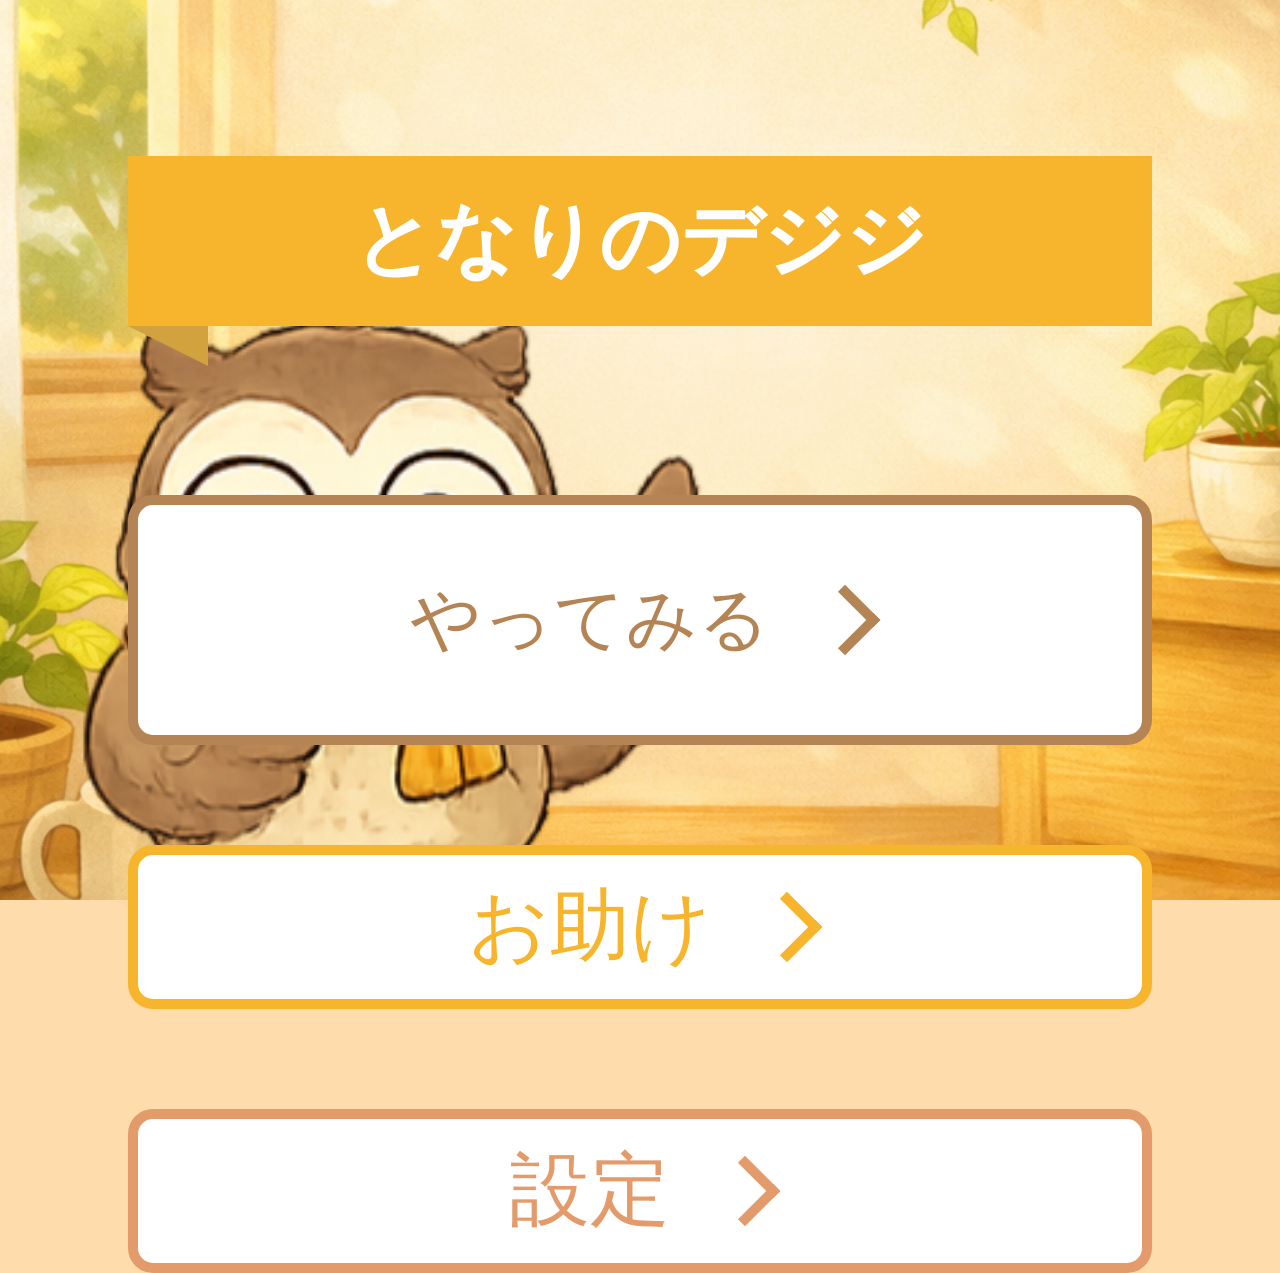
==== index.html @ 17c45836 "大枠追加" ====
<!DOCTYPE html>
<html lang="ja">
<head>
<meta charset="UTF-8">
<meta name="viewport" content="width=device-width, initial-scale=1.0">
<title>となりのデジタル</title>
<link rel="stylesheet" href="style.css">
</head>
<body>
    <div class="container">
        <div id="homeScreen" class="screen home-screen">
            <div class="owl"><img src="images/start-owl.png" alt="owl"></div>
            <div class="title">
                <h2 class="heading">となりのデジジ</h2>
            </div>
            <div class="buttons">
                <button class="button-1" onclick="startScenario()">やってみる</button>
                <button class="button-2">お助け</button>
                <button class="button-3">設定</button>
            </div>
        </div>

        <div id="scenarioScreen" class="screen hidden">
            <div class="scenarioTitle">
                <h2>シナリオ選択</h2>
            </div>
            <div class="scenarios">
                <button class="scenarioBtn sBtn1" onclick="location.href='call.html'">電話</button>
                <button class="scenarioBtn sBtn2" onclick="loadScenario('LINE')">LINE</button>
                <button class="scenarioBtn sBtn3" onclick="loadScenario('写真')">写真</button>
            </div>
            <div class="btmBtn">
                <h1></h1>
                <img src="images/startBack.png" alt="return" class="returnIcon" onclick="goHome()">
            </div>
        </div>

        <div id="playScreen" class="screen hidden">
            <div class="owl">🦉</div>
            <h2 id="scenarioTitle"></h2>
            <p id="scenarioText"></p>
            <button onclick="success()">できた！</button>
        </div>
    </div>

<script src="script.js"></script>
</body>
</html>
---- style.css ----
body{
    font-family:sans-serif;
    background:rgb(255, 220, 171);
    margin:0;
    overflow: hidden;
}

.home-screen{
    min-height:100vh;

    background-image:url("images/start-bg.png");
    background-size:cover;
    background-position:center;
    background-repeat:no-repeat;

    display:flex;
    flex-direction:column;

    position:relative;
}

.owl img{
    position:absolute;
    top: 25%;
    width: 60vw;
}

.title {
    position: absolute;
    top: 10%;
    left: 50%;
    transform: translateX(-50%);
    width: 80vw;
    text-align: center;
}

.heading {
    position: relative;
    padding: .5em .7em;
    height: 10vh;
    font-size: 80px;
    background-color: #F6B52C;
    color: #fff;
    display: flex;
    justify-content: center; /* 横中央 */
    align-items: center;     /* 縦中央 */
}

.heading::before {
    position: absolute;
    top: 100%;
    left: 0;
    border-bottom: solid 40px transparent;
    border-right: solid 80px #d1a23d;
    content: '';
}

.buttons{
    position: absolute;
    top: 55%;
    left: 50%;
    transform: translateX(-50%);
}

.button-1 {
    display: flex;
    justify-content: center;
    align-items: center;
    width: 80vw;
    height: 250px;
    margin:0 auto;
    padding: .9em 2em;
    border: 10px solid #b48455;
    border-radius: 25px;
    background-color: #fff;
    color: #b48455;
    font-size: 70px;
}

.button-1::after {
    transform: rotate(45deg);
    width: 40px;
    height: 40px;
    margin-left: 50px;
    border-top: 10px solid rgb(180, 132, 85);
    border-right: 10px solid #b48455;
    content: '';
}

.button-2 {
    display: flex;
    justify-content: center;
    align-items: center;
    width: 80vw;
    height: 10vh;
    margin: 100px auto;
    padding: .9em 2em;
    border: 10px solid #f6b52c;
    border-radius: 25px;
    background-color: #fff;
    color: #f6b52c;
    font-size: 80px;
}

.button-2::after {
    transform: rotate(45deg);
    width: 40px;
    height: 40px;
    margin-left: 50px;
    border-top: 10px solid #f6b52c;
    border-right: 10px solid #f6b52c;
    content: '';
}

.button-3 {
    display: flex;
    justify-content: center;
    align-items: center;
    width: 80vw;
    height: 10vh;
    margin:0 auto;
    padding: .9em 2em;
    border: 10px solid #e39b6b;
    border-radius: 25px;
    background-color: #fff;
    color: #e39b6b;
    font-size: 80px;
}

.button-3::after {
    transform: rotate(45deg);
    width: 40px;
    height: 40px;
    margin-left: 50px;
    border-top: 10px solid #e39b6b;
    border-right: 10px solid #e39b6b;
    content: '';
}

.hidden{
    display:none;
}

.scenarioTitle {
    position: absolute;
    left: 50%;
    transform: translateX(-50%);
    width: 100vw;
    text-align: center;
    font-size: 60px;
    padding: 0;
    border-bottom: solid 10px #d28000;
}

.scenarios {
    position: absolute;
    display: flex;
    flex-direction: column;
    justify-content: space-around;
    top: 13vh;
    left: 50%;
    transform: translateX(-50%);
    width: 60vw;
    height: 60vh;
    margin: 0 auto;
    padding: 0;
}

.scenarioBtn {
    width: 250px;
    height: 250px;
    border: none;
    border-bottom: solid 2px #c0c0c0;
    border-radius: 50%;
    box-shadow: inset 15px 30px 40px rgba(255, 255, 255, 0.5), 0 3px 7px rgba(0, 0, 0, .2);
    background-image: linear-gradient(#e29003 0%, #d28000 100%);
    color: #ffffff;
    font-weight: 600;
    font-size: 100px;
}

.sBtn1 {
    margin-left: 10vw;
}

.sBtn2 {
    margin-left: 40vw;
}

.sBtn3 {
    margin-left: 25vw;
}

.btmBtn {
    position: absolute;
    bottom: 1%;
    left: 50%;
    transform: translateX(-50%);
}

.btmBtn h1 {
    border-top: solid 10px #d28000;
    width: 100vw;
}

.returnIcon {
    width: 500px;
    height: 500px;
}

@media screen and (max-width: 768px){

    .container{
        width: 100%;
        box-sizing: border-box;
    }

}
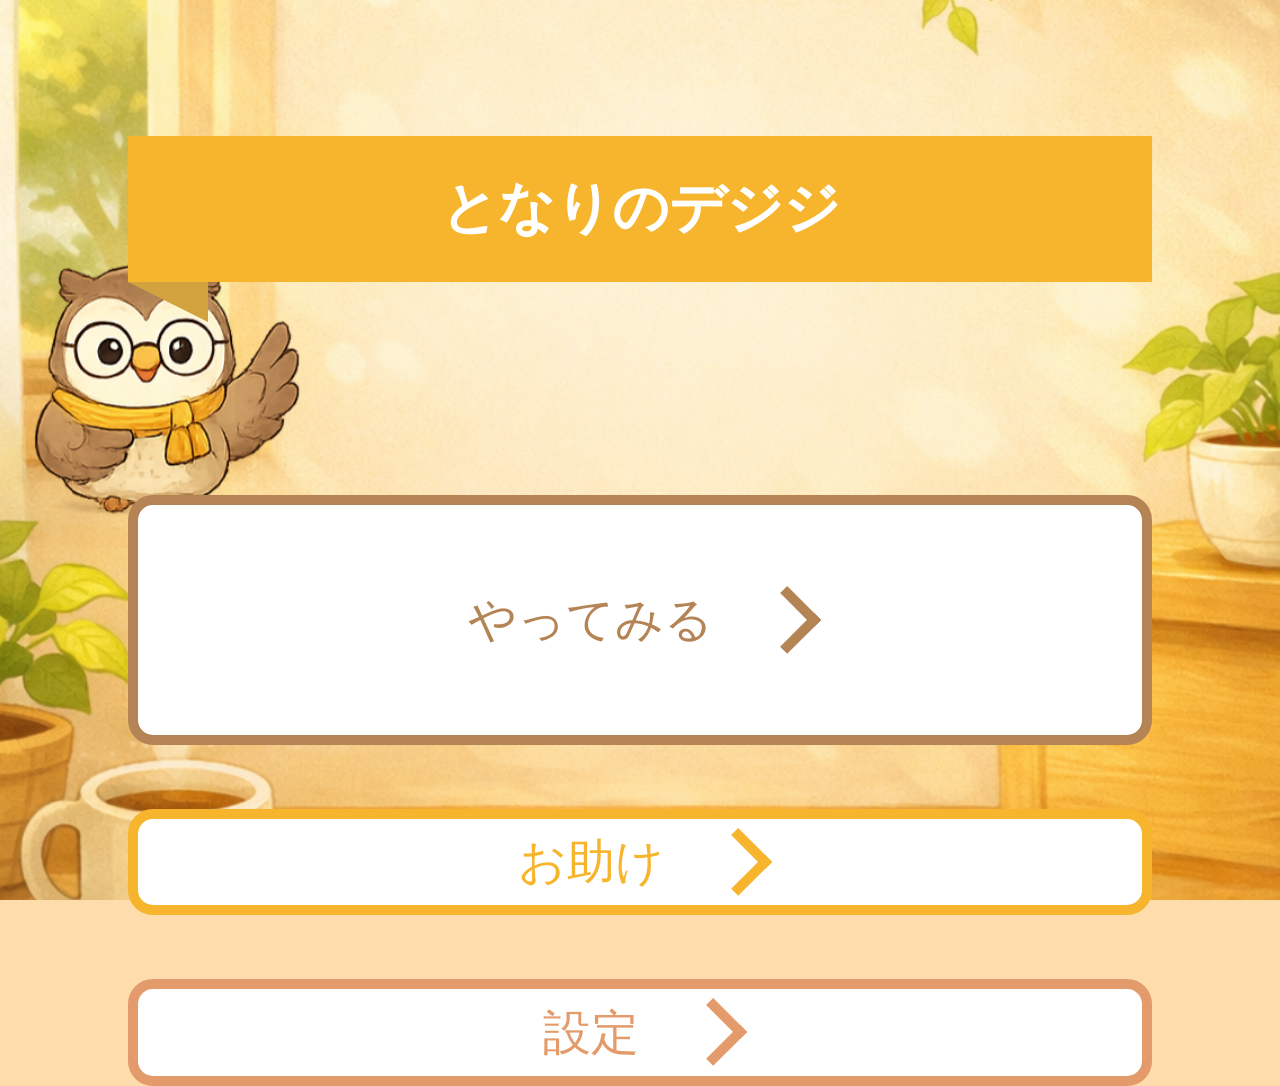
==== commit 4e2d7e03: "6/25ホーム画面追加" ====
--- a/index.html
+++ b/index.html
@@ -25,12 +25,11 @@
                 <h2>シナリオ選択</h2>
             </div>
             <div class="scenarios">
-                <button class="scenarioBtn sBtn1" onclick="location.href='call.html'">電話</button>
+                <button class="scenarioBtn sBtn1" onclick="location.href='home.html'">電話</button>
                 <button class="scenarioBtn sBtn2" onclick="loadScenario('LINE')">LINE</button>
                 <button class="scenarioBtn sBtn3" onclick="loadScenario('写真')">写真</button>
             </div>
             <div class="btmBtn">
-                <h1></h1>
                 <img src="images/startBack.png" alt="return" class="returnIcon" onclick="goHome()">
             </div>
         </div>
--- a/style.css
+++ b/style.css
@@ -3,10 +3,15 @@
     background:rgb(255, 220, 171);
     margin:0;
     overflow: hidden;
+    /* safe area for notch/home bar */
+    padding-top: env(safe-area-inset-top);
+    padding-bottom: env(safe-area-inset-bottom);
+    padding-left: env(safe-area-inset-left);
+    padding-right: env(safe-area-inset-right);
 }
 
 .home-screen{
-    min-height:100vh;
+    min-height: 100svh;
 
     background-image:url("images/start-bg.png");
     background-size:cover;
@@ -23,6 +28,7 @@
     position:absolute;
     top: 25%;
     width: 60vw;
+    max-width: 320px;
 }
 
 .title {
@@ -38,20 +44,20 @@
     position: relative;
     padding: .5em .7em;
     height: 10vh;
-    font-size: 80px;
+    font-size: clamp(1.5rem, 7vw, 3.5rem);
     background-color: #F6B52C;
     color: #fff;
     display: flex;
-    justify-content: center; /* 横中央 */
-    align-items: center;     /* 縦中央 */
+    justify-content: center;
+    align-items: center;
 }
 
 .heading::before {
     position: absolute;
     top: 100%;
     left: 0;
-    border-bottom: solid 40px transparent;
-    border-right: solid 80px #d1a23d;
+    border-bottom: solid clamp(20px, 4vw, 40px) transparent;
+    border-right: solid clamp(40px, 8vw, 80px) #d1a23d;
     content: '';
 }
 
@@ -60,6 +66,7 @@
     top: 55%;
     left: 50%;
     transform: translateX(-50%);
+    width: 80vw;
 }
 
 .button-1 {
@@ -67,24 +74,28 @@
     justify-content: center;
     align-items: center;
     width: 80vw;
-    height: 250px;
-    margin:0 auto;
+    height: clamp(80px, 20vw, 250px);
+    margin: 0 auto;
     padding: .9em 2em;
-    border: 10px solid #b48455;
+    border: clamp(3px, 1vw, 10px) solid #b48455;
     border-radius: 25px;
     background-color: #fff;
     color: #b48455;
-    font-size: 70px;
+    font-size: clamp(1.1rem, 5vw, 3rem);
+    cursor: pointer;
+    box-sizing: border-box;
+    -webkit-tap-highlight-color: transparent;
 }
 
 .button-1::after {
     transform: rotate(45deg);
-    width: 40px;
-    height: 40px;
-    margin-left: 50px;
-    border-top: 10px solid rgb(180, 132, 85);
-    border-right: 10px solid #b48455;
-    content: '';
+    width: clamp(15px, 3vw, 40px);
+    height: clamp(15px, 3vw, 40px);
+    margin-left: clamp(15px, 4vw, 50px);
+    border-top: clamp(3px, 1vw, 10px) solid rgb(180, 132, 85);
+    border-right: clamp(3px, 1vw, 10px) solid #b48455;
+    content: '';
+    flex-shrink: 0;
 }
 
 .button-2 {
@@ -93,23 +104,27 @@
     align-items: center;
     width: 80vw;
     height: 10vh;
-    margin: 100px auto;
+    margin: clamp(20px, 5vw, 100px) auto;
     padding: .9em 2em;
-    border: 10px solid #f6b52c;
+    border: clamp(3px, 1vw, 10px) solid #f6b52c;
     border-radius: 25px;
     background-color: #fff;
     color: #f6b52c;
-    font-size: 80px;
+    font-size: clamp(1.1rem, 5vw, 3rem);
+    cursor: pointer;
+    box-sizing: border-box;
+    -webkit-tap-highlight-color: transparent;
 }
 
 .button-2::after {
     transform: rotate(45deg);
-    width: 40px;
-    height: 40px;
-    margin-left: 50px;
-    border-top: 10px solid #f6b52c;
-    border-right: 10px solid #f6b52c;
-    content: '';
+    width: clamp(15px, 3vw, 40px);
+    height: clamp(15px, 3vw, 40px);
+    margin-left: clamp(15px, 4vw, 50px);
+    border-top: clamp(3px, 1vw, 10px) solid #f6b52c;
+    border-right: clamp(3px, 1vw, 10px) solid #f6b52c;
+    content: '';
+    flex-shrink: 0;
 }
 
 .button-3 {
@@ -118,38 +133,52 @@
     align-items: center;
     width: 80vw;
     height: 10vh;
-    margin:0 auto;
+    margin: 0 auto;
     padding: .9em 2em;
-    border: 10px solid #e39b6b;
+    border: clamp(3px, 1vw, 10px) solid #e39b6b;
     border-radius: 25px;
     background-color: #fff;
     color: #e39b6b;
-    font-size: 80px;
+    font-size: clamp(1.1rem, 5vw, 3rem);
+    cursor: pointer;
+    box-sizing: border-box;
+    -webkit-tap-highlight-color: transparent;
 }
 
 .button-3::after {
     transform: rotate(45deg);
-    width: 40px;
-    height: 40px;
-    margin-left: 50px;
-    border-top: 10px solid #e39b6b;
-    border-right: 10px solid #e39b6b;
-    content: '';
+    width: clamp(15px, 3vw, 40px);
+    height: clamp(15px, 3vw, 40px);
+    margin-left: clamp(15px, 4vw, 50px);
+    border-top: clamp(3px, 1vw, 10px) solid #e39b6b;
+    border-right: clamp(3px, 1vw, 10px) solid #e39b6b;
+    content: '';
+    flex-shrink: 0;
 }
 
 .hidden{
     display:none;
 }
 
+/* ── シナリオ画面 ── */
+/* scenarioScreenも画面いっぱいに */
+.screen {
+    width: 100%;
+    min-height: 100svh;
+    box-sizing: border-box;
+    position: relative;
+}
+
 .scenarioTitle {
     position: absolute;
+    top: 0;                       /* ← 追加: 上端に固定 */
     left: 50%;
     transform: translateX(-50%);
     width: 100vw;
     text-align: center;
-    font-size: 60px;
-    padding: 0;
-    border-bottom: solid 10px #d28000;
+    font-size: clamp(1.1rem, 5.5vw, 2.5rem);
+    padding: clamp(8px, 2vh, 20px) 0;  /* ← 上下パディングで高さ確保 */   
+    box-sizing: border-box;
 }
 
 .scenarios {
@@ -167,8 +196,8 @@
 }
 
 .scenarioBtn {
-    width: 250px;
-    height: 250px;
+    width: clamp(80px, 25vw, 250px);
+    height: clamp(80px, 25vw, 250px);
     border: none;
     border-bottom: solid 2px #c0c0c0;
     border-radius: 50%;
@@ -176,7 +205,10 @@
     background-image: linear-gradient(#e29003 0%, #d28000 100%);
     color: #ffffff;
     font-weight: 600;
-    font-size: 100px;
+    font-size: clamp(1.1rem, 5.5vw, 4rem);
+    cursor: pointer;
+    -webkit-tap-highlight-color: transparent;
+    touch-action: manipulation;
 }
 
 .sBtn1 {
@@ -193,26 +225,19 @@
 
 .btmBtn {
     position: absolute;
-    bottom: 1%;
-    left: 50%;
-    transform: translateX(-50%);
-}
-
-.btmBtn h1 {
-    border-top: solid 10px #d28000;
-    width: 100vw;
+    bottom: 1vh;
+    left: 50%;
+    transform: translateX(-50%);
 }
 
 .returnIcon {
-    width: 500px;
-    height: 500px;
-}
-
-@media screen and (max-width: 768px){
-
-    .container{
-        width: 100%;
-        box-sizing: border-box;
-    }
-
-}
+    width: clamp(120px, 35vw, 400px);
+    height: clamp(120px, 35vw, 400px);
+    cursor: pointer;
+    -webkit-tap-highlight-color: transparent;
+}
+
+.container{
+    width: 100%;
+    box-sizing: border-box;
+}
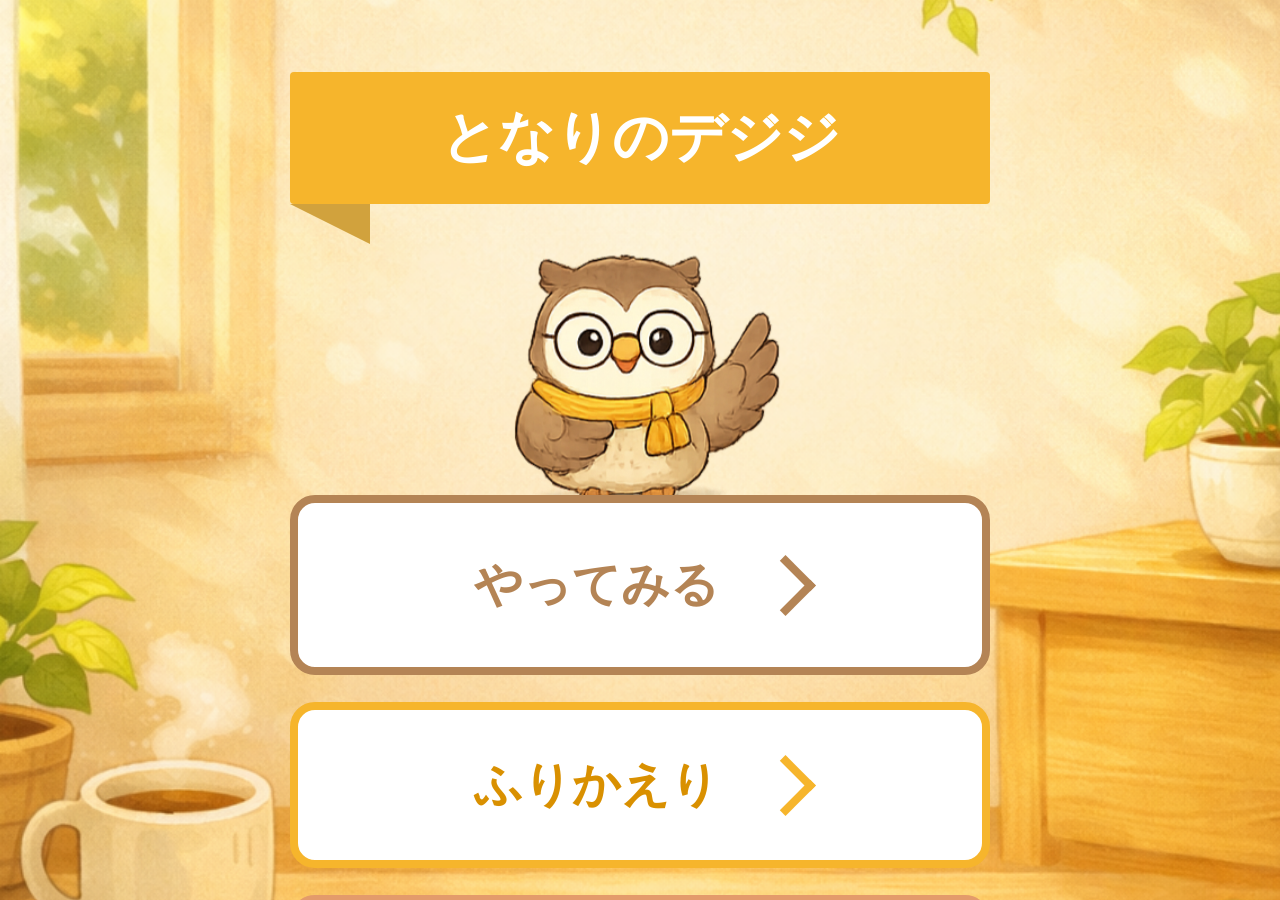
==== commit da671ac4: "ふりかえり・結果表示・音声認識機能を追加" ====
--- a/index.html
+++ b/index.html
@@ -1,47 +1,244 @@
 <!DOCTYPE html>
 <html lang="ja">
+
 <head>
-<meta charset="UTF-8">
-<meta name="viewport" content="width=device-width, initial-scale=1.0">
-<title>となりのデジタル</title>
-<link rel="stylesheet" href="style.css">
+    <meta charset="UTF-8">
+
+    <meta
+        name="viewport"
+        content="width=device-width, initial-scale=1.0, viewport-fit=cover"
+    >
+
+    <title>となりのデジジ</title>
+
+    <link rel="stylesheet" href="css/style.css">
 </head>
+
 <body>
-    <div class="container">
-        <div id="homeScreen" class="screen home-screen">
-            <div class="owl"><img src="images/start-owl.png" alt="owl"></div>
+
+    <main class="container">
+
+        <!-- =========================
+             ホーム画面
+        ========================== -->
+        <section
+            id="homeScreen"
+            class="screen home-screen"
+        >
+
+            <div class="owl">
+                <img
+                    src="images/start-owl.png"
+                    alt="となりのデジジのふくろう"
+                >
+            </div>
+
             <div class="title">
-                <h2 class="heading">となりのデジジ</h2>
-            </div>
+                <h1 class="heading">
+                    となりのデジジ
+                </h1>
+            </div>
+
             <div class="buttons">
-                <button class="button-1" onclick="startScenario()">やってみる</button>
-                <button class="button-2">お助け</button>
-                <button class="button-3">設定</button>
-            </div>
-        </div>
-
-        <div id="scenarioScreen" class="screen hidden">
-            <div class="scenarioTitle">
+
+                <button
+                    type="button"
+                    class="homeButton button-1"
+                    onclick="startScenario()"
+                >
+                    やってみる
+                </button>
+
+                <button
+                    type="button"
+                    class="homeButton button-2"
+                    onclick="openReflection()"
+                >
+                    ふりかえり
+                </button>
+
+                <button
+                    type="button"
+                    class="homeButton button-3"
+                >
+                    設定
+                </button>
+
+            </div>
+
+        </section>
+
+
+        <!-- =========================
+             シナリオ選択画面
+        ========================== -->
+        <section
+            id="scenarioScreen"
+            class="screen scenario-screen hidden"
+        >
+
+            <header class="scenarioTitle">
                 <h2>シナリオ選択</h2>
-            </div>
-            <div class="scenarios">
-                <button class="scenarioBtn sBtn1" onclick="location.href='home.html'">電話</button>
-                <button class="scenarioBtn sBtn2" onclick="loadScenario('LINE')">LINE</button>
-                <button class="scenarioBtn sBtn3" onclick="loadScenario('写真')">写真</button>
-            </div>
+            </header>
+
+
+            <!-- 音声入力 -->
+            <div class="voiceArea">
+
+                <button
+                    id="micButton"
+                    type="button"
+                    class="micBtn"
+                    onclick="startVoice()"
+                    aria-label="音声でシナリオを選ぶ"
+                >
+                    <span class="micIcon">🎤</span>
+                    <span class="micText">音声で選ぶ</span>
+                </button>
+
+                <p
+                    id="voiceResult"
+                    class="voiceResult hidden"
+                    aria-live="polite"
+                ></p>
+
+                <!-- 「孫」と認識した場合 -->
+                <div
+                    id="grandchildChoice"
+                    class="grandchildChoice hidden"
+                >
+
+                    <p class="choiceMessage">
+                        どちらを練習しますか？
+                    </p>
+
+                    <div class="choiceButtons">
+
+                        <button
+                            type="button"
+                            class="choiceButton"
+                            onclick="openPhoneScenario()"
+                        >
+                            電話
+                        </button>
+
+                        <button
+                            type="button"
+                            class="choiceButton"
+                            onclick="loadScenario('LINE')"
+                        >
+                            LINE
+                        </button>
+
+                        <button
+                            type="button"
+                            class="choiceCancelButton"
+                            onclick="closeGrandchildChoice()"
+                        >
+                            選び直す
+                        </button>
+
+                    </div>
+
+                </div>
+
+            </div>
+
+
+            <!-- 通常のシナリオボタン -->
+            <div
+                id="scenarioButtons"
+                class="scenarios"
+            >
+
+                <button
+                    type="button"
+                    class="scenarioBtn sBtn1"
+                    onclick="openPhoneScenario()"
+                >
+                    電話
+                </button>
+
+                <button
+                    type="button"
+                    class="scenarioBtn sBtn2"
+                    onclick="loadScenario('LINE')"
+                >
+                    LINE
+                </button>
+
+                <button
+                    type="button"
+                    class="scenarioBtn sBtn3"
+                    onclick="loadScenario('写真')"
+                >
+                    写真
+                </button>
+
+            </div>
+
+
+            <!-- ホームへ戻る -->
             <div class="btmBtn">
-                <img src="images/startBack.png" alt="return" class="returnIcon" onclick="goHome()">
-            </div>
-        </div>
-
-        <div id="playScreen" class="screen hidden">
-            <div class="owl">🦉</div>
-            <h2 id="scenarioTitle"></h2>
+
+                <button
+                    type="button"
+                    class="returnButton"
+                    onclick="goHome()"
+                    aria-label="ホームへ戻る"
+                >
+                    <img
+                        src="images/startBack.png"
+                        alt=""
+                        class="returnIcon"
+                    >
+                </button>
+
+            </div>
+
+        </section>
+
+
+        <!-- =========================
+             簡易プレイ画面
+        ========================== -->
+        <section
+            id="playScreen"
+            class="screen play-screen hidden"
+        >
+
+            <div class="playOwl">
+                🦉
+            </div>
+
+            <h2 id="playScenarioTitle"></h2>
+
             <p id="scenarioText"></p>
-            <button onclick="success()">できた！</button>
-        </div>
-    </div>
-
-<script src="script.js"></script>
+
+            <button
+                type="button"
+                class="successButton"
+                onclick="success()"
+            >
+                できた！
+            </button>
+
+            <button
+                type="button"
+                class="playBackButton"
+                onclick="backToScenario()"
+            >
+                シナリオ選択に戻る
+            </button>
+
+        </section>
+
+    </main>
+
+
+    <script src="js/api.js"></script>
+    <script src="js/script.js"></script>
+
 </body>
-</html> +
+</html>
--- a/css/style.css
+++ b/css/style.css
@@ -0,0 +1,731 @@
+/* =========================
+   共通設定
+========================= */
+
+* {
+    box-sizing: border-box;
+}
+
+html,
+body {
+    width: 100%;
+    min-height: 100%;
+}
+
+body {
+    margin: 0;
+
+    font-family:
+        -apple-system,
+        BlinkMacSystemFont,
+        "Segoe UI",
+        "Yu Gothic",
+        "Meiryo",
+        sans-serif;
+
+    background: rgb(255, 220, 171);
+
+    overflow: hidden;
+
+    padding-top: env(safe-area-inset-top);
+    padding-right: env(safe-area-inset-right);
+    padding-bottom: env(safe-area-inset-bottom);
+    padding-left: env(safe-area-inset-left);
+}
+
+button {
+    font-family: inherit;
+}
+
+button:focus-visible,
+.returnButton:focus-visible {
+    outline: 5px solid #2457d6;
+    outline-offset: 4px;
+}
+
+.container {
+    width: 100%;
+    min-height: 100svh;
+}
+
+.screen {
+    position: relative;
+
+    width: 100%;
+    min-height: 100svh;
+
+    overflow: hidden;
+}
+
+.hidden {
+    display: none !important;
+}
+
+
+/* =========================
+   ホーム画面
+========================= */
+
+.home-screen {
+    background-image: url("../images/start-bg.png");
+    background-size: cover;
+    background-position: center;
+    background-repeat: no-repeat;
+}
+
+.owl img {
+    position: absolute;
+
+    top: 24%;
+    left: 50%;
+
+    transform: translateX(-50%);
+
+    width: min(60vw, 320px);
+    height: auto;
+}
+
+.title {
+    position: absolute;
+
+    top: 8%;
+    left: 50%;
+
+    transform: translateX(-50%);
+
+    width: min(84vw, 700px);
+
+    text-align: center;
+}
+
+.heading {
+    position: relative;
+
+    display: flex;
+    justify-content: center;
+    align-items: center;
+
+    min-height: 10vh;
+
+    margin: 0;
+    padding: 0.5em 0.7em;
+
+    border-radius: 4px;
+
+    background-color: #f6b52c;
+    color: #ffffff;
+
+    font-size: clamp(1.7rem, 7vw, 3.5rem);
+}
+
+.heading::before {
+    position: absolute;
+
+    top: 100%;
+    left: 0;
+
+    border-bottom:
+        solid clamp(20px, 4vw, 40px)
+        transparent;
+
+    border-right:
+        solid clamp(40px, 8vw, 80px)
+        #d1a23d;
+
+    content: "";
+}
+
+.buttons {
+    position: absolute;
+
+    top: 55%;
+    left: 50%;
+
+    transform: translateX(-50%);
+
+    display: flex;
+    flex-direction: column;
+    gap: clamp(15px, 3vh, 28px);
+
+    width: min(80vw, 700px);
+}
+
+.homeButton {
+    position: relative;
+
+    display: flex;
+    justify-content: center;
+    align-items: center;
+
+    width: 100%;
+
+    padding: 0.9em 2em;
+
+    border-style: solid;
+    border-radius: 25px;
+
+    background-color: #ffffff;
+
+    font-size: clamp(1.2rem, 5vw, 3rem);
+    font-weight: 600;
+
+    cursor: pointer;
+
+    -webkit-tap-highlight-color: transparent;
+}
+
+.homeButton::after {
+    width: clamp(15px, 3vw, 35px);
+    height: clamp(15px, 3vw, 35px);
+
+    margin-left: clamp(15px, 4vw, 45px);
+
+    transform: rotate(45deg);
+
+    border-top-style: solid;
+    border-right-style: solid;
+
+    content: "";
+
+    flex-shrink: 0;
+}
+
+.button-1 {
+    min-height: clamp(80px, 18vw, 180px);
+
+    border-width: clamp(3px, 1vw, 8px);
+    border-color: #b48455;
+
+    color: #b48455;
+}
+
+.button-1::after {
+    border-width: clamp(3px, 1vw, 8px);
+    border-color: #b48455;
+}
+
+.button-2 {
+    min-height: clamp(70px, 12vw, 130px);
+
+    border-width: clamp(3px, 1vw, 8px);
+    border-color: #f6b52c;
+
+    color: #d99000;
+}
+
+.button-2::after {
+    border-width: clamp(3px, 1vw, 8px);
+    border-color: #f6b52c;
+}
+
+.button-3 {
+    min-height: clamp(70px, 12vw, 130px);
+
+    border-width: clamp(3px, 1vw, 8px);
+    border-color: #e39b6b;
+
+    color: #c76e35;
+}
+
+.button-3::after {
+    border-width: clamp(3px, 1vw, 8px);
+    border-color: #e39b6b;
+}
+
+
+/* =========================
+   シナリオ選択画面
+========================= */
+
+.scenario-screen {
+    background:
+        linear-gradient(
+            180deg,
+            #ffe6bd 0%,
+            #ffdcab 100%
+        );
+}
+
+.scenarioTitle {
+    position: absolute;
+
+    top: 0;
+    left: 50%;
+
+    transform: translateX(-50%);
+
+    width: 100%;
+
+    padding: clamp(10px, 2vh, 20px) 0;
+
+    text-align: center;
+
+    z-index: 10;
+}
+
+.scenarioTitle h2 {
+    margin: 0;
+
+    color: #6e4c2e;
+
+    font-size: clamp(1.6rem, 5.5vw, 2.8rem);
+}
+
+
+/* =========================
+   音声入力
+========================= */
+
+.voiceArea {
+    position: relative;
+
+    width: 100%;
+    min-height: 30vh;
+
+    padding-top: clamp(85px, 12vh, 125px);
+
+    z-index: 20;
+}
+
+.micBtn {
+    display: flex;
+    flex-direction: column;
+    justify-content: center;
+    align-items: center;
+
+    gap: 3px;
+
+    width: clamp(105px, 24vw, 135px);
+    height: clamp(105px, 24vw, 135px);
+
+    margin: 0 auto;
+
+    border: none;
+    border-radius: 50%;
+
+    background:
+        linear-gradient(
+            180deg,
+            #ffc957 0%,
+            #f1a900 100%
+        );
+
+    color: #ffffff;
+
+    cursor: pointer;
+
+    box-shadow:
+        inset 8px 15px 25px rgba(255, 255, 255, 0.45),
+        0 5px 10px rgba(0, 0, 0, 0.22);
+
+    -webkit-tap-highlight-color: transparent;
+}
+
+.micBtn:active {
+    transform: scale(0.96);
+}
+
+.micBtn.listening {
+    animation: listeningPulse 1.1s ease-in-out infinite;
+}
+
+.micBtn:disabled {
+    cursor: default;
+    opacity: 0.8;
+}
+
+.micIcon {
+    font-size: clamp(2rem, 7vw, 3rem);
+    line-height: 1;
+}
+
+.micText {
+    font-size: clamp(0.8rem, 3.3vw, 1.1rem);
+    font-weight: 700;
+    line-height: 1.2;
+}
+
+@keyframes listeningPulse {
+    0%,
+    100% {
+        transform: scale(1);
+        box-shadow:
+            inset 8px 15px 25px rgba(255, 255, 255, 0.45),
+            0 0 0 0 rgba(246, 181, 44, 0.45);
+    }
+
+    50% {
+        transform: scale(1.04);
+        box-shadow:
+            inset 8px 15px 25px rgba(255, 255, 255, 0.45),
+            0 0 0 16px rgba(246, 181, 44, 0);
+    }
+}
+
+.voiceResult {
+    position: absolute;
+
+    top: clamp(200px, 27vh, 260px);
+    left: 50%;
+
+    transform: translateX(-50%);
+
+    width: min(84vw, 720px);
+
+    min-height: 72px;
+
+    margin: 0;
+    padding: 14px 18px;
+
+    border: 4px solid #f6b52c;
+    border-radius: 18px;
+
+    background: #ffffff;
+    color: #513b28;
+
+    text-align: center;
+
+    font-size: clamp(1rem, 4vw, 1.6rem);
+    font-weight: 600;
+    line-height: 1.5;
+
+    white-space: pre-line;
+
+    box-shadow: 0 4px 10px rgba(0, 0, 0, 0.14);
+
+    z-index: 30;
+}
+
+.voiceResult::before {
+    position: absolute;
+
+    top: -18px;
+    left: 50%;
+
+    transform: translateX(-50%);
+
+    border-right: 17px solid transparent;
+    border-bottom: 18px solid #f6b52c;
+    border-left: 17px solid transparent;
+
+    content: "";
+}
+
+.voiceResult::after {
+    position: absolute;
+
+    top: -12px;
+    left: 50%;
+
+    transform: translateX(-50%);
+
+    border-right: 12px solid transparent;
+    border-bottom: 13px solid #ffffff;
+    border-left: 12px solid transparent;
+
+    content: "";
+}
+
+
+/* =========================
+   シナリオボタン
+========================= */
+
+.scenarios {
+    position: absolute;
+
+    top: clamp(330px, 40vh, 430px);
+    left: 50%;
+
+    transform: translateX(-50%);
+
+    display: flex;
+    justify-content: space-between;
+    align-items: center;
+
+    width: min(88vw, 780px);
+
+    z-index: 5;
+}
+
+.scenarioBtn {
+    display: flex;
+    justify-content: center;
+    align-items: center;
+
+    width: clamp(90px, 24vw, 190px);
+    height: clamp(90px, 24vw, 190px);
+
+    padding: 0;
+
+    border: none;
+    border-bottom: solid 3px #ad6b00;
+    border-radius: 50%;
+
+    background-image:
+        linear-gradient(
+            #eea51d 0%,
+            #ce7800 100%
+        );
+
+    color: #ffffff;
+
+    font-size: clamp(1.15rem, 5vw, 2.5rem);
+    font-weight: 700;
+
+    cursor: pointer;
+
+    box-shadow:
+        inset 12px 20px 30px rgba(255, 255, 255, 0.38),
+        0 5px 10px rgba(0, 0, 0, 0.22);
+
+    -webkit-tap-highlight-color: transparent;
+    touch-action: manipulation;
+}
+
+.scenarioBtn:active {
+    transform: scale(0.96);
+}
+
+
+/* =========================
+   孫を認識した場合の選択
+========================= */
+
+.grandchildChoice {
+    position: absolute;
+
+    top: clamp(315px, 39vh, 410px);
+    left: 50%;
+
+    transform: translateX(-50%);
+
+    width: min(88vw, 640px);
+
+    padding: 20px;
+
+    border: 4px solid #f6b52c;
+    border-radius: 22px;
+
+    background: #ffffff;
+
+    text-align: center;
+
+    box-shadow: 0 5px 14px rgba(0, 0, 0, 0.18);
+
+    z-index: 50;
+}
+
+.choiceMessage {
+    margin: 0 0 16px;
+
+    color: #513b28;
+
+    font-size: clamp(1.2rem, 4.5vw, 1.8rem);
+    font-weight: 700;
+}
+
+.choiceButtons {
+    display: flex;
+    justify-content: center;
+    flex-wrap: wrap;
+
+    gap: 12px;
+}
+
+.choiceButton,
+.choiceCancelButton {
+    min-width: 120px;
+    min-height: 58px;
+
+    padding: 10px 18px;
+
+    border: none;
+    border-radius: 15px;
+
+    font-size: clamp(1rem, 4vw, 1.4rem);
+    font-weight: 700;
+
+    cursor: pointer;
+}
+
+.choiceButton {
+    background: #f6b52c;
+    color: #ffffff;
+}
+
+.choiceCancelButton {
+    background: #eeeeee;
+    color: #55483d;
+}
+
+
+/* =========================
+   戻るボタン
+========================= */
+
+.btmBtn {
+    position: absolute;
+
+    bottom: max(8px, env(safe-area-inset-bottom));
+    left: 50%;
+
+    transform: translateX(-50%);
+
+    z-index: 15;
+}
+
+.returnButton {
+    display: block;
+
+    padding: 0;
+
+    border: none;
+
+    background: transparent;
+
+    cursor: pointer;
+
+    -webkit-tap-highlight-color: transparent;
+}
+
+.returnIcon {
+    display: block;
+
+    width: clamp(85px, 20vw, 155px);
+    height: auto;
+}
+
+
+/* =========================
+   簡易プレイ画面
+========================= */
+
+.play-screen {
+    display: flex;
+    flex-direction: column;
+    justify-content: center;
+    align-items: center;
+
+    gap: 22px;
+
+    padding: 30px;
+
+    background:
+        linear-gradient(
+            180deg,
+            #ffe8c4 0%,
+            #ffd59a 100%
+        );
+
+    text-align: center;
+}
+
+.playOwl {
+    font-size: clamp(4rem, 20vw, 9rem);
+}
+
+#playScenarioTitle {
+    margin: 0;
+
+    color: #61452d;
+
+    font-size: clamp(2rem, 8vw, 4rem);
+}
+
+#scenarioText {
+    max-width: 700px;
+
+    margin: 0;
+
+    color: #493625;
+
+    font-size: clamp(1.2rem, 4.5vw, 2rem);
+    line-height: 1.6;
+}
+
+.successButton,
+.playBackButton {
+    width: min(80vw, 520px);
+    min-height: 68px;
+
+    padding: 12px 24px;
+
+    border: none;
+    border-radius: 18px;
+
+    font-size: clamp(1.1rem, 4.5vw, 1.8rem);
+    font-weight: 700;
+
+    cursor: pointer;
+}
+
+.successButton {
+    background: #f6b52c;
+    color: #ffffff;
+}
+
+.playBackButton {
+    background: #ffffff;
+    color: #8a5c32;
+
+    border: 3px solid #b48455;
+}
+
+
+/* =========================
+   小さい画面への対応
+========================= */
+
+@media (max-height: 700px) {
+
+    .owl img {
+        top: 21%;
+        width: min(48vw, 240px);
+    }
+
+    .buttons {
+        top: 51%;
+        gap: 12px;
+    }
+
+    .button-1 {
+        min-height: 78px;
+    }
+
+    .button-2,
+    .button-3 {
+        min-height: 62px;
+    }
+
+    .voiceArea {
+        padding-top: 72px;
+    }
+
+    .micBtn {
+        width: 90px;
+        height: 90px;
+    }
+
+    .voiceResult {
+        top: 172px;
+        min-height: 60px;
+    }
+
+    .scenarios {
+        top: 275px;
+    }
+
+    .scenarioBtn {
+        width: clamp(78px, 21vw, 130px);
+        height: clamp(78px, 21vw, 130px);
+    }
+
+    .grandchildChoice {
+        top: 270px;
+    }
+
+    .returnIcon {
+        width: 78px;
+    }
+}
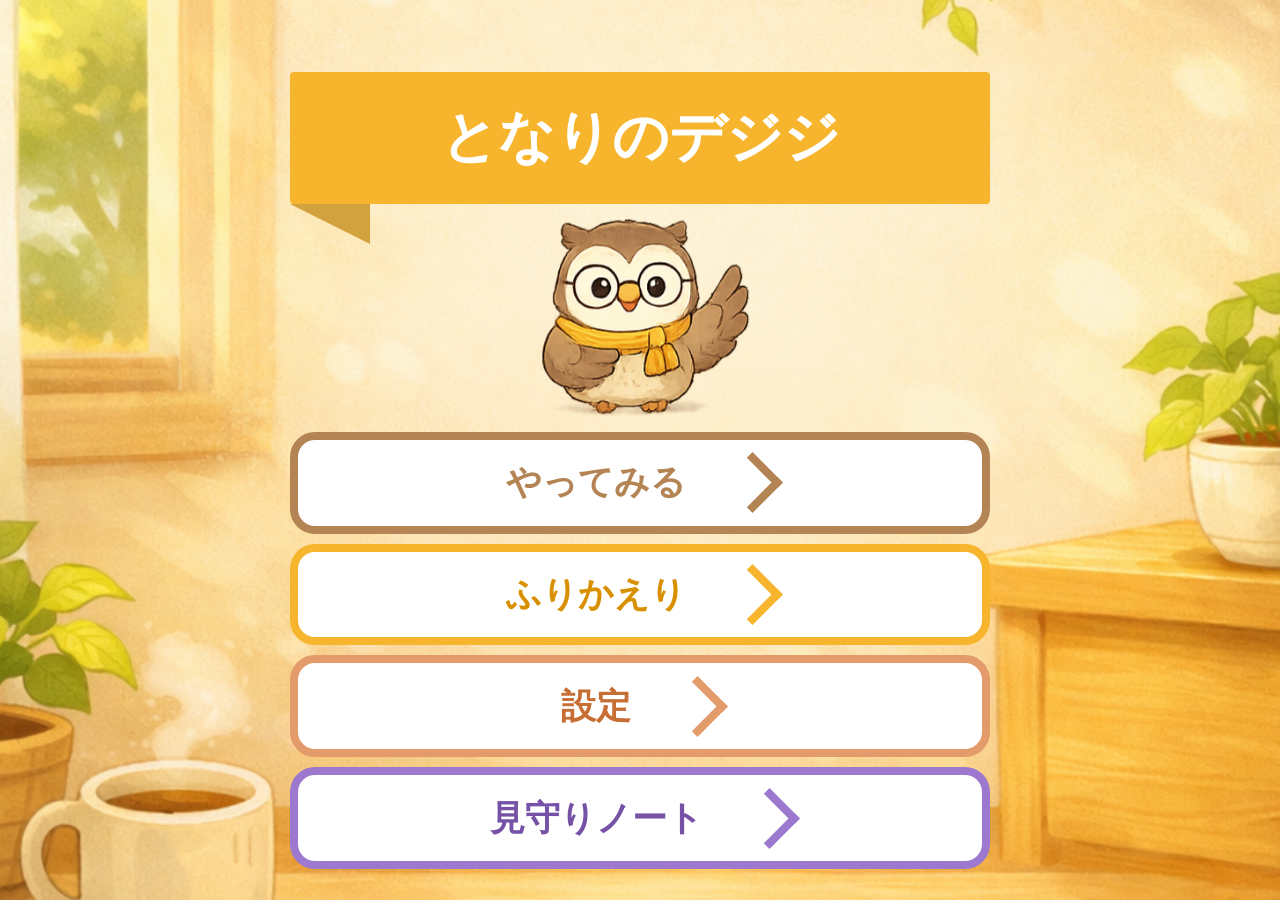
==== commit 2d04583c: ".\.git\見守りノートの追加（ユニーク部分）" ====
--- a/index.html
+++ b/index.html
@@ -60,8 +60,17 @@
                 <button
                     type="button"
                     class="homeButton button-3"
+                    onclick="openSettings()"
                 >
                     設定
+                </button>
+
+                <button
+                    type="button"
+                    class="homeButton button-4"
+                    onclick="openFamilyNote()"
+                >
+                    見守りノート
                 </button>
 
             </div>
--- a/css/style.css
+++ b/css/style.css
@@ -289,34 +289,32 @@
 
 .micBtn {
     display: flex;
-    flex-direction: column;
     justify-content: center;
     align-items: center;
 
-    gap: 3px;
-
-    width: clamp(105px, 24vw, 135px);
-    height: clamp(105px, 24vw, 135px);
+    gap: 12px;
+
+    width: min(90vw, 420px);
+    height: 95px;
 
     margin: 0 auto;
 
     border: none;
-    border-radius: 50%;
-
-    background:
-        linear-gradient(
-            180deg,
-            #ffc957 0%,
-            #f1a900 100%
-        );
+    border-radius: 24px;
+
+    background: linear-gradient(
+        180deg,
+        #ffc957 0%,
+        #f1a900 100%
+    );
 
     color: #ffffff;
 
     cursor: pointer;
 
     box-shadow:
-        inset 8px 15px 25px rgba(255, 255, 255, 0.45),
-        0 5px 10px rgba(0, 0, 0, 0.22);
+        inset 8px 15px 25px rgba(255,255,255,.45),
+        0 5px 10px rgba(0,0,0,.22);
 
     -webkit-tap-highlight-color: transparent;
 }
@@ -335,14 +333,14 @@
 }
 
 .micIcon {
-    font-size: clamp(2rem, 7vw, 3rem);
+    font-size: 42px;
     line-height: 1;
 }
 
 .micText {
-    font-size: clamp(0.8rem, 3.3vw, 1.1rem);
+    font-size: 32px;
     font-weight: 700;
-    line-height: 1.2;
+    line-height: 1;
 }
 
 @keyframes listeningPulse {
@@ -592,7 +590,7 @@
 .returnIcon {
     display: block;
 
-    width: clamp(85px, 20vw, 155px);
+    width: clamp(130px, 28vw, 220px);
     height: auto;
 }
 
@@ -702,10 +700,19 @@
         padding-top: 72px;
     }
 
-    .micBtn {
-        width: 90px;
-        height: 90px;
-    }
+
+.micBtn:active {
+    transform: scale(0.96);
+}
+
+.micBtn.listening {
+    animation: listeningPulse 1.1s ease-in-out infinite;
+}
+
+.micBtn:disabled {
+    cursor: default;
+    opacity: 0.8;
+}
 
     .voiceResult {
         top: 172px;
@@ -728,4 +735,40 @@
     .returnIcon {
         width: 78px;
     }
-}+}
+
+/* =========================
+   見守りノートボタン
+========================= */
+
+.button-4 {
+    min-height: clamp(70px, 12vw, 130px);
+
+    border-width: clamp(3px, 1vw, 8px);
+    border-color: #9c78cf;
+
+    color: #7652a6;
+}
+
+.button-4::after {
+    border-width: clamp(3px, 1vw, 8px);
+    border-color: #9c78cf;
+}
+
+@media (max-height: 900px) {
+    .home-screen .owl img {
+        top: 21%;
+        width: min(46vw, 250px);
+    }
+
+    .home-screen .buttons {
+        top: 48%;
+        gap: 10px;
+    }
+
+    .home-screen .homeButton {
+        min-height: 62px;
+        padding: 0.55em 1.4em;
+        font-size: clamp(1.1rem, 4.5vw, 2.2rem);
+    }
+}
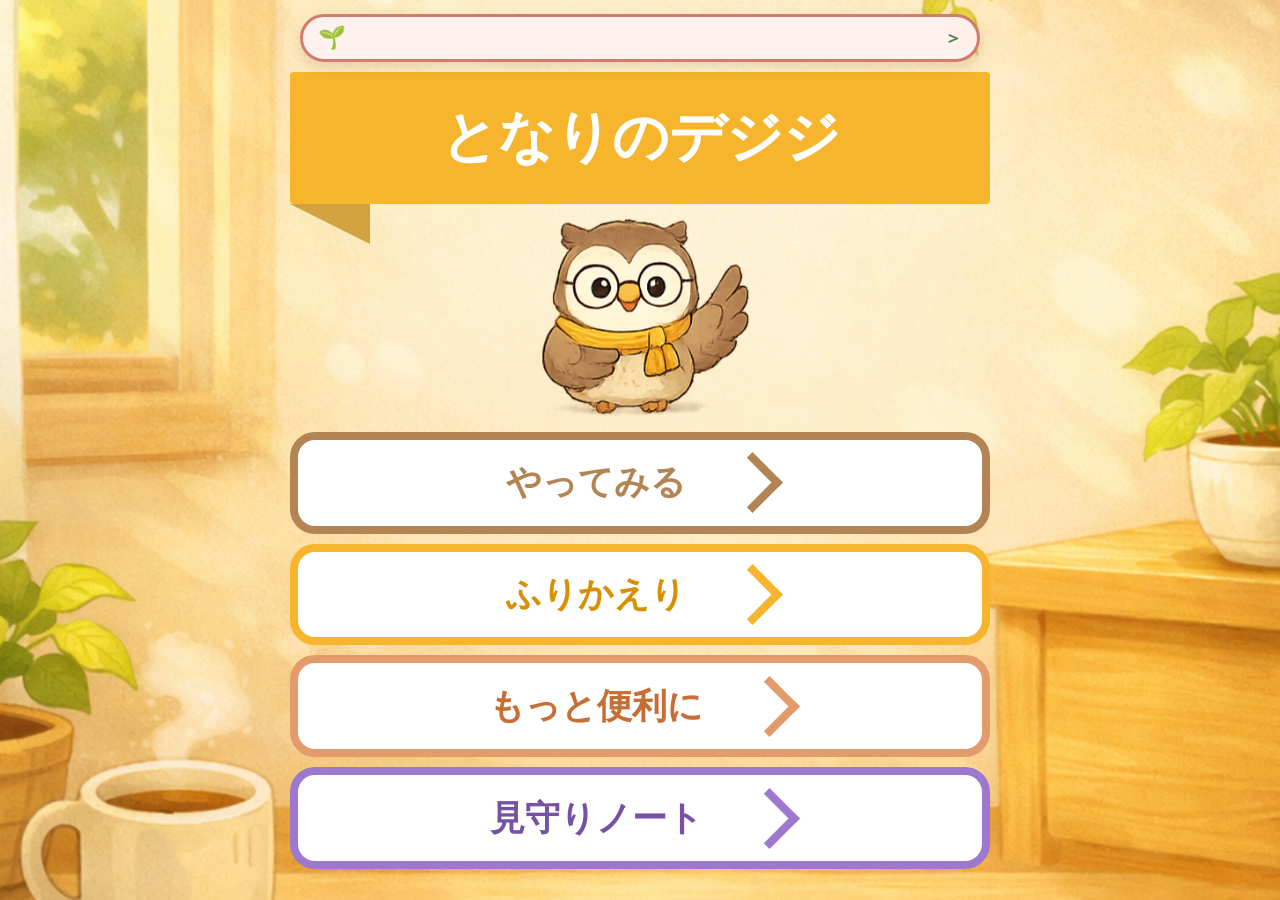
==== commit 4052a3b6: "復興コードの発行。成長お知らせバーの追加" ====
--- a/index.html
+++ b/index.html
@@ -39,6 +39,47 @@
                 </h1>
             </div>
 
+            <!-- =========================
+                 成長お知らせバー
+            ========================== -->
+            <section
+                id="homeDashboard"
+                class="homeDashboard"
+                aria-live="polite"
+            >
+                <button
+                    type="button"
+                    class="dashboardNoticeButton"
+                    onclick="openReflection()"
+                    aria-label="成長記録の詳細を見る"
+                >
+                    <span
+                        class="dashboardNoticeIcon"
+                        aria-hidden="true"
+                    >
+                        🌱
+                    </span>
+
+                    <span class="dashboardNoticeViewport">
+                        <span
+                            id="dashboardMessage"
+                            class="dashboardNoticeText"
+                        >
+                            記録を確認しています…
+                        </span>
+                    </span>
+
+                    <span
+                        class="dashboardNoticeArrow"
+                        aria-hidden="true"
+                    >
+                        ＞
+                    </span>
+                </button>
+            </section>
+
+
+
             <div class="buttons">
 
                 <button
@@ -62,7 +103,7 @@
                     class="homeButton button-3"
                     onclick="openSettings()"
                 >
-                    設定
+                    もっと便利に
                 </button>
 
                 <button
--- a/css/style.css
+++ b/css/style.css
@@ -772,3 +772,218 @@
         font-size: clamp(1.1rem, 4.5vw, 2.2rem);
     }
 }
+
+/* =========================
+   成長お知らせバー
+========================= */
+
+.homeDashboard {
+    position: absolute;
+
+    top: 1.5%;
+    left: 50%;
+
+    z-index: 5;
+
+    width: min(92vw, 680px);
+
+    transform:
+        translate(-50%, -140%);
+
+    animation:
+        dashboardSlideIn
+        0.8s
+        cubic-bezier(.2, .8, .25, 1)
+        0.25s
+        forwards;
+}
+
+.dashboardNoticeButton {
+    display: flex;
+    align-items: center;
+
+    width: 100%;
+    min-height:
+        clamp(36px, 6vw, 48px);
+
+    padding:
+        5px
+        clamp(9px, 2vw, 15px);
+
+    overflow: hidden;
+
+    border:
+        clamp(2px, 0.4vw, 3px)
+        solid #63ac6c;
+
+    border-radius: 999px;
+
+    background:
+        rgba(255, 255, 255, 0.96);
+
+    color: #594331;
+
+    box-shadow:
+        0 5px 13px
+        rgba(75, 49, 25, 0.14);
+
+    cursor: pointer;
+
+    -webkit-tap-highlight-color:
+        transparent;
+}
+
+.dashboardNoticeIcon {
+    flex-shrink: 0;
+
+    margin-right:
+        clamp(6px, 1.5vw, 10px);
+
+    font-size:
+        clamp(1rem, 3.5vw, 1.4rem);
+}
+
+.dashboardNoticeViewport {
+    position: relative;
+
+    flex: 1;
+
+    min-width: 0;
+
+    overflow: hidden;
+
+    white-space: nowrap;
+}
+
+.dashboardNoticeText {
+    display: inline-block;
+
+    min-width: max-content;
+
+    padding-left: 100%;
+
+    color: #574332;
+
+    font-size:
+        clamp(0.72rem, 2.5vw, 1rem);
+
+    font-weight: 800;
+}
+
+.dashboardNoticeTextRunning {
+    animation:
+        dashboardTicker
+        13s
+        linear
+        0.8s
+        infinite;
+}
+
+.dashboardNoticeArrow {
+    flex-shrink: 0;
+
+    margin-left:
+        clamp(6px, 1.5vw, 10px);
+
+    color: #43844b;
+
+    font-size:
+        clamp(0.85rem, 2.8vw, 1.1rem);
+
+    font-weight: 900;
+}
+
+.homeDashboard.dashboardError
+.dashboardNoticeButton {
+    border-color: #d47b70;
+
+    background:
+        rgba(255, 242, 240, 0.97);
+}
+
+.dashboardNoticeButton:active {
+    transform: scale(0.985);
+}
+
+.dashboardNoticeButton:focus-visible {
+    outline:
+        4px solid #2457d6;
+
+    outline-offset: 3px;
+}
+
+@keyframes dashboardSlideIn {
+    from {
+        transform:
+            translate(-50%, -140%);
+
+        opacity: 0;
+    }
+
+    to {
+        transform:
+            translate(-50%, 0);
+
+        opacity: 1;
+    }
+}
+
+@keyframes dashboardTicker {
+    from {
+        transform: translateX(0);
+    }
+
+    to {
+        transform: translateX(-100%);
+    }
+}
+
+/*
+ * お知らせバーはタイトルより上に配置するため、
+ * ホームの元レイアウトを変更しない。
+ */
+@media (max-width: 540px) {
+    .homeDashboard {
+        top: 1%;
+
+        width: 94vw;
+    }
+
+    .dashboardNoticeButton {
+        min-height: 38px;
+
+        padding:
+            4px 9px;
+    }
+
+    .dashboardNoticeTextRunning {
+        animation-duration: 11s;
+    }
+}
+
+@media (max-height: 700px) {
+    .homeDashboard {
+        top: 0.6%;
+    }
+
+    .dashboardNoticeButton {
+        min-height: 34px;
+    }
+}
+
+@media (prefers-reduced-motion: reduce) {
+    .homeDashboard {
+        transform:
+            translate(-50%, 0);
+
+        animation: none;
+    }
+
+    .dashboardNoticeText {
+        padding-left: 0;
+    }
+
+    .dashboardNoticeTextRunning {
+        animation: none;
+    }
+}
